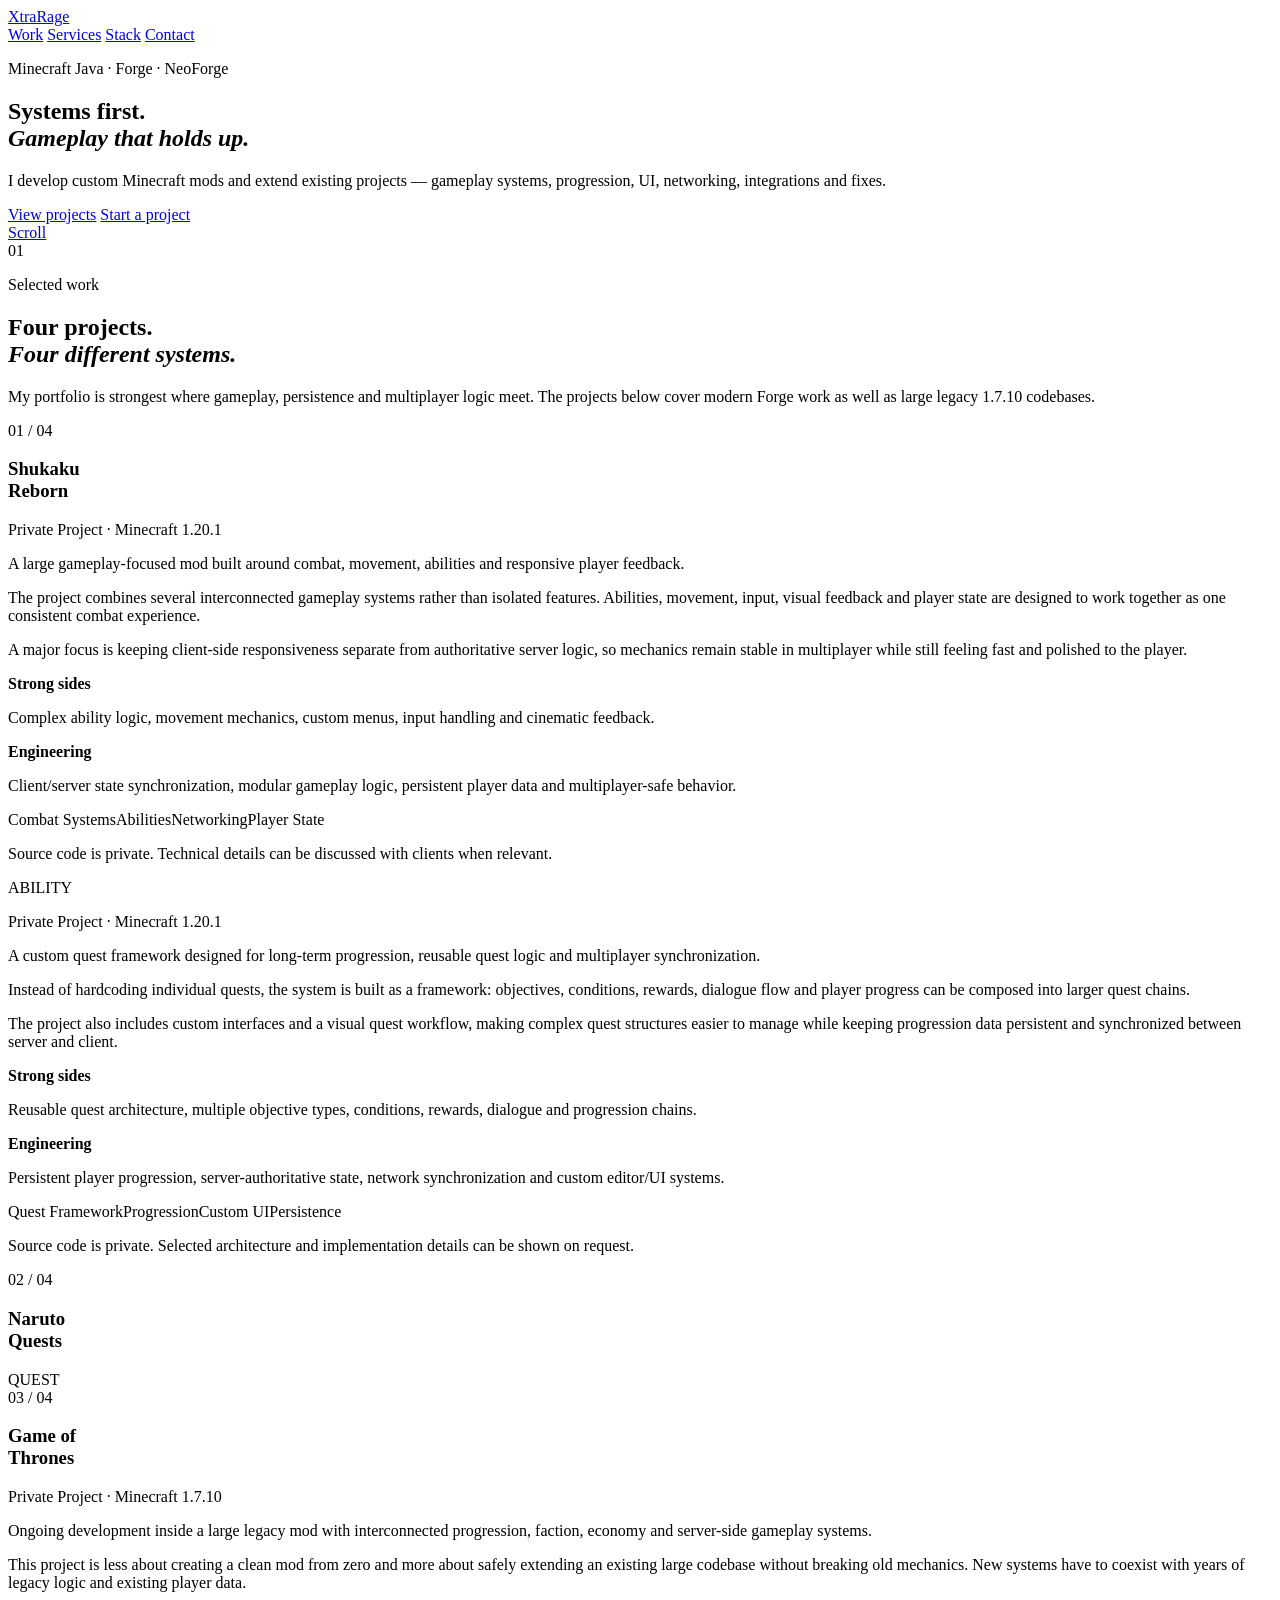
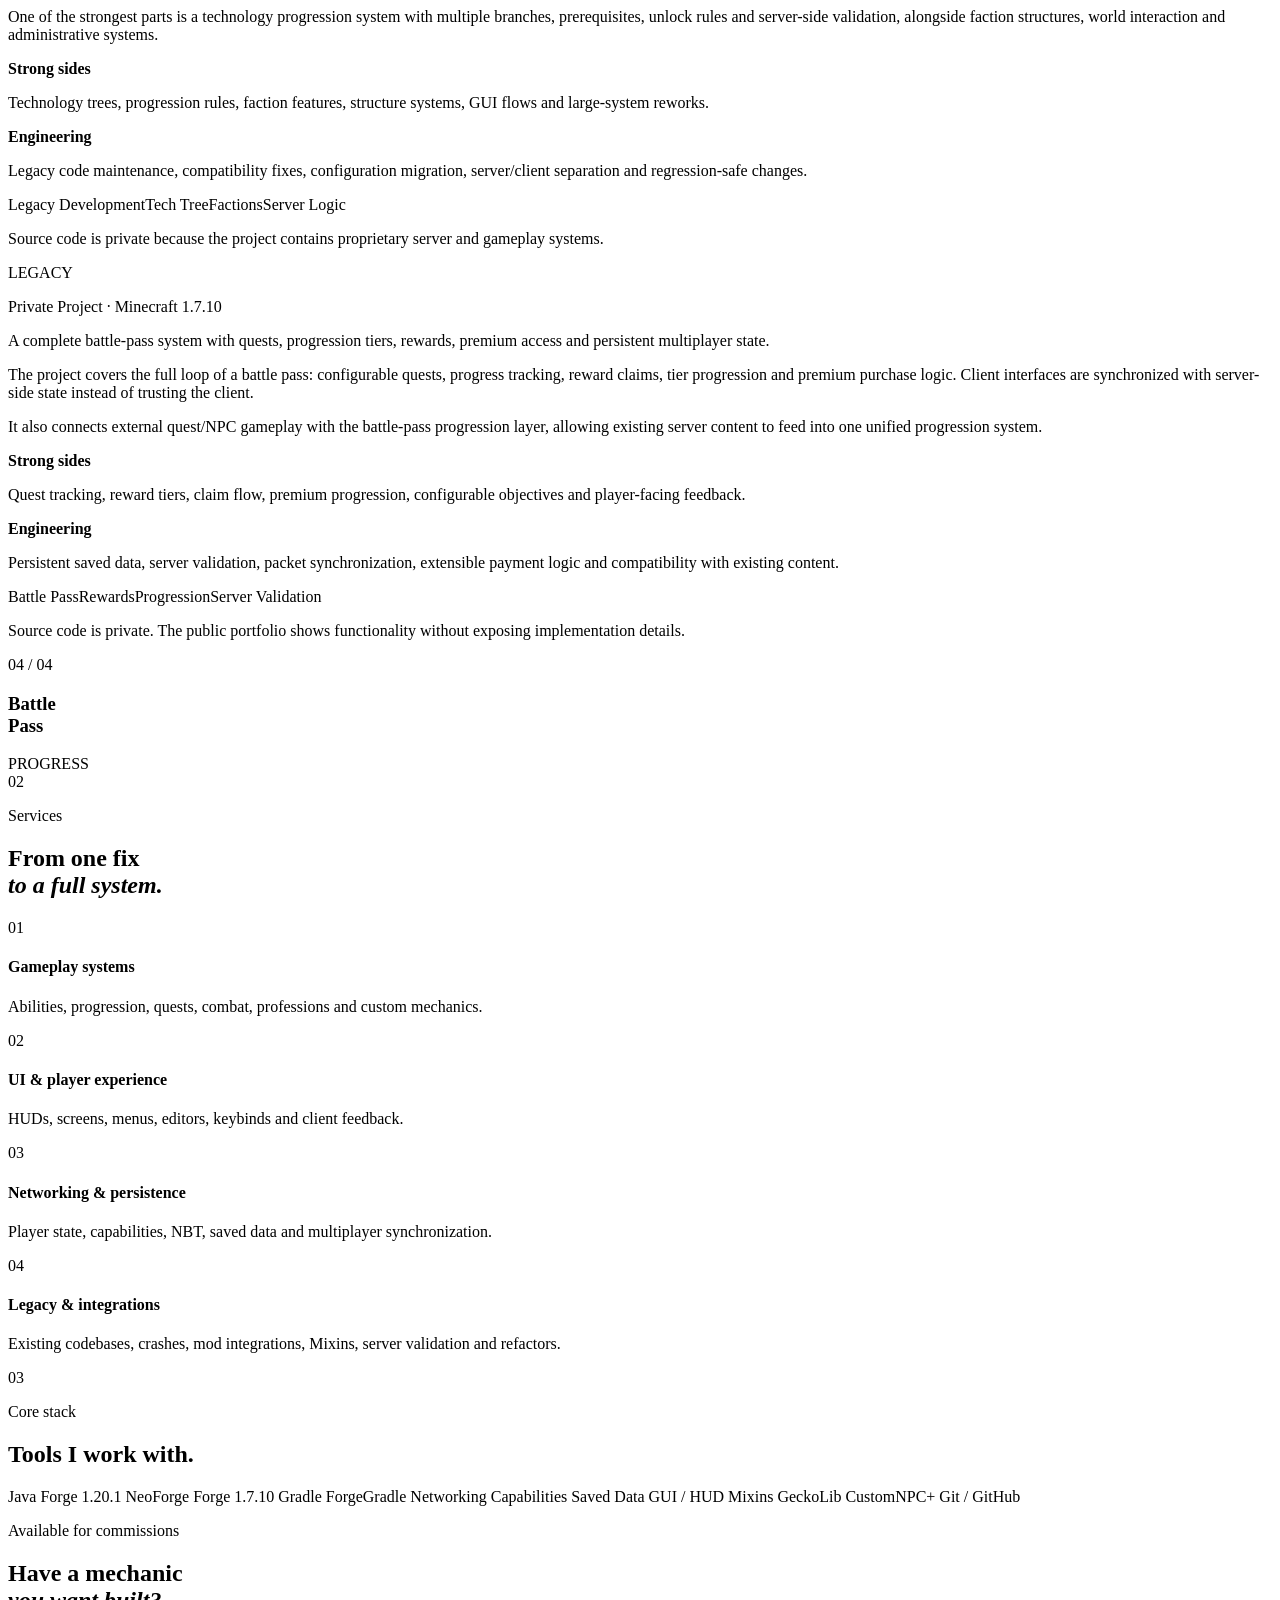
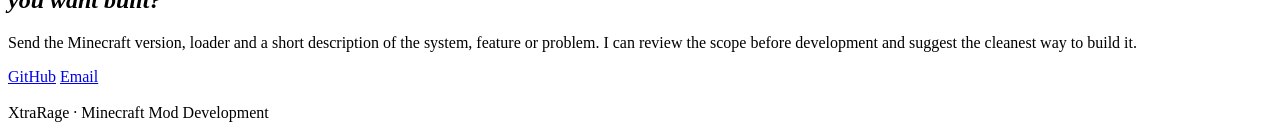
==== index.html @ 414484f8 "Add portfolio homepage" ====
<!doctype html>
<html lang="en">
<head>
  <meta charset="utf-8">
  <meta name="viewport" content="width=device-width,initial-scale=1">
  <meta name="description" content="XtraRage — Minecraft Forge / NeoForge developer">
  <title>XtraRage — Minecraft Mod Developer</title>

  <link rel="preconnect" href="https://fonts.googleapis.com">
  <link rel="preconnect" href="https://fonts.gstatic.com" crossorigin>
  <link href="https://fonts.googleapis.com/css2?family=Cormorant+Garamond:wght@500;600&family=Manrope:wght@400;500;600;700&display=swap" rel="stylesheet">

  <link rel="stylesheet" href="style.css">
</head>
<body>
  <div class="progress"><span></span></div>

  <header class="nav">
    <a href="#home" class="logo">XtraRage</a>
    <nav>
      <a href="#work">Work</a>
      <a href="#services">Services</a>
      <a href="#stack">Stack</a>
      <a href="#contact">Contact</a>
    </nav>
  </header>

  <main>
    <section id="home" class="hero">
      <div class="hero-image"></div>
      <div class="hero-shade"></div>

      <div class="hero-content reveal">
        <p class="eyebrow">Minecraft Java · Forge · NeoForge</p>
        <h1>Systems first.<br><em>Gameplay that holds up.</em></h1>
        <p class="lead">
          I develop custom Minecraft mods and extend existing projects —
          gameplay systems, progression, UI, networking, integrations and fixes.
        </p>

        <div class="actions">
          <a class="btn primary" href="#work">View projects</a>
          <a class="btn ghost" href="#contact">Start a project</a>
        </div>
      </div>

      <a href="#work" class="scroll">
        <span></span>
        Scroll
      </a>
    </section>

    <section id="work" class="work-intro">
      <div class="section-index">01</div>
      <div class="section-copy reveal">
        <p class="eyebrow">Selected work</p>
        <h2>Four projects.<br><em>Four different systems.</em></h2>
        <p>
          My portfolio is strongest where gameplay, persistence and multiplayer logic meet.
          The projects below cover modern Forge work as well as large legacy 1.7.10 codebases.
        </p>
      </div>
    </section>

    <section class="project left" data-tone="green">
      <div class="project-title reveal">
        <span>01 / 04</span>
        <h3>Shukaku<br>Reborn</h3>
      </div>

      <div class="project-body reveal">
        <p class="eyebrow">Private Project · Minecraft 1.20.1</p>
        <p class="project-lead">
          A large gameplay-focused mod built around combat, movement, abilities
          and responsive player feedback.
        </p>

        <div class="project-description">
          <p>
            The project combines several interconnected gameplay systems rather than
            isolated features. Abilities, movement, input, visual feedback and player state
            are designed to work together as one consistent combat experience.
          </p>
          <p>
            A major focus is keeping client-side responsiveness separate from authoritative
            server logic, so mechanics remain stable in multiplayer while still feeling fast
            and polished to the player.
          </p>
        </div>

        <div class="details">
          <div>
            <b>Strong sides</b>
            <p>Complex ability logic, movement mechanics, custom menus, input handling and cinematic feedback.</p>
          </div>
          <div>
            <b>Engineering</b>
            <p>Client/server state synchronization, modular gameplay logic, persistent player data and multiplayer-safe behavior.</p>
          </div>
        </div>

        <div class="tags">
          <span>Combat Systems</span><span>Abilities</span><span>Networking</span><span>Player State</span>
        </div>

        <p class="private-note">Source code is private. Technical details can be discussed with clients when relevant.</p>
      </div>

      <div class="watermark">ABILITY</div>
    </section>

    <section class="project right" data-tone="blue">
      <div class="project-body reveal">
        <p class="eyebrow">Private Project · Minecraft 1.20.1</p>
        <p class="project-lead">
          A custom quest framework designed for long-term progression,
          reusable quest logic and multiplayer synchronization.
        </p>

        <div class="project-description">
          <p>
            Instead of hardcoding individual quests, the system is built as a framework:
            objectives, conditions, rewards, dialogue flow and player progress can be composed
            into larger quest chains.
          </p>
          <p>
            The project also includes custom interfaces and a visual quest workflow,
            making complex quest structures easier to manage while keeping progression data
            persistent and synchronized between server and client.
          </p>
        </div>

        <div class="details">
          <div>
            <b>Strong sides</b>
            <p>Reusable quest architecture, multiple objective types, conditions, rewards, dialogue and progression chains.</p>
          </div>
          <div>
            <b>Engineering</b>
            <p>Persistent player progression, server-authoritative state, network synchronization and custom editor/UI systems.</p>
          </div>
        </div>

        <div class="tags">
          <span>Quest Framework</span><span>Progression</span><span>Custom UI</span><span>Persistence</span>
        </div>

        <p class="private-note">Source code is private. Selected architecture and implementation details can be shown on request.</p>
      </div>

      <div class="project-title reveal">
        <span>02 / 04</span>
        <h3>Naruto<br>Quests</h3>
      </div>

      <div class="watermark">QUEST</div>
    </section>

    <section class="project left" data-tone="ember">
      <div class="project-title reveal">
        <span>03 / 04</span>
        <h3>Game of<br>Thrones</h3>
      </div>

      <div class="project-body reveal">
        <p class="eyebrow">Private Project · Minecraft 1.7.10</p>
        <p class="project-lead">
          Ongoing development inside a large legacy mod with interconnected
          progression, faction, economy and server-side gameplay systems.
        </p>

        <div class="project-description">
          <p>
            This project is less about creating a clean mod from zero and more about safely
            extending an existing large codebase without breaking old mechanics.
            New systems have to coexist with years of legacy logic and existing player data.
          </p>
          <p>
            One of the strongest parts is a technology progression system with multiple branches,
            prerequisites, unlock rules and server-side validation, alongside faction structures,
            world interaction and administrative systems.
          </p>
        </div>

        <div class="details">
          <div>
            <b>Strong sides</b>
            <p>Technology trees, progression rules, faction features, structure systems, GUI flows and large-system reworks.</p>
          </div>
          <div>
            <b>Engineering</b>
            <p>Legacy code maintenance, compatibility fixes, configuration migration, server/client separation and regression-safe changes.</p>
          </div>
        </div>

        <div class="tags">
          <span>Legacy Development</span><span>Tech Tree</span><span>Factions</span><span>Server Logic</span>
        </div>

        <p class="private-note">Source code is private because the project contains proprietary server and gameplay systems.</p>
      </div>

      <div class="watermark">LEGACY</div>
    </section>

    <section class="project right" data-tone="violet">
      <div class="project-body reveal">
        <p class="eyebrow">Private Project · Minecraft 1.7.10</p>
        <p class="project-lead">
          A complete battle-pass system with quests, progression tiers,
          rewards, premium access and persistent multiplayer state.
        </p>

        <div class="project-description">
          <p>
            The project covers the full loop of a battle pass: configurable quests,
            progress tracking, reward claims, tier progression and premium purchase logic.
            Client interfaces are synchronized with server-side state instead of trusting the client.
          </p>
          <p>
            It also connects external quest/NPC gameplay with the battle-pass progression layer,
            allowing existing server content to feed into one unified progression system.
          </p>
        </div>

        <div class="details">
          <div>
            <b>Strong sides</b>
            <p>Quest tracking, reward tiers, claim flow, premium progression, configurable objectives and player-facing feedback.</p>
          </div>
          <div>
            <b>Engineering</b>
            <p>Persistent saved data, server validation, packet synchronization, extensible payment logic and compatibility with existing content.</p>
          </div>
        </div>

        <div class="tags">
          <span>Battle Pass</span><span>Rewards</span><span>Progression</span><span>Server Validation</span>
        </div>

        <p class="private-note">Source code is private. The public portfolio shows functionality without exposing implementation details.</p>
      </div>

      <div class="project-title reveal">
        <span>04 / 04</span>
        <h3>Battle<br>Pass</h3>
      </div>

      <div class="watermark">PROGRESS</div>
    </section>

    <section id="services" class="services">
      <div class="section-index">02</div>

      <div class="service-heading reveal">
        <p class="eyebrow">Services</p>
        <h2>From one fix<br><em>to a full system.</em></h2>
      </div>

      <div class="service-list reveal">
        <div><span>01</span><h4>Gameplay systems</h4><p>Abilities, progression, quests, combat, professions and custom mechanics.</p></div>
        <div><span>02</span><h4>UI & player experience</h4><p>HUDs, screens, menus, editors, keybinds and client feedback.</p></div>
        <div><span>03</span><h4>Networking & persistence</h4><p>Player state, capabilities, NBT, saved data and multiplayer synchronization.</p></div>
        <div><span>04</span><h4>Legacy & integrations</h4><p>Existing codebases, crashes, mod integrations, Mixins, server validation and refactors.</p></div>
      </div>
    </section>

    <section id="stack" class="stack">
      <div class="section-index">03</div>

      <div class="stack-heading reveal">
        <p class="eyebrow">Core stack</p>
        <h2>Tools I work with.</h2>
      </div>

      <div class="stack-cloud reveal">
        <span class="xl">Java</span>
        <span class="lg">Forge 1.20.1</span>
        <span>NeoForge</span>
        <span class="lg">Forge 1.7.10</span>
        <span>Gradle</span>
        <span>ForgeGradle</span>
        <span class="lg">Networking</span>
        <span>Capabilities</span>
        <span>Saved Data</span>
        <span class="xl">GUI / HUD</span>
        <span>Mixins</span>
        <span>GeckoLib</span>
        <span>CustomNPC+</span>
        <span>Git / GitHub</span>
      </div>
    </section>

    <section id="contact" class="contact">
      <div class="contact-layout">
        <div class="contact-inner reveal">
          <p class="eyebrow">Available for commissions</p>
          <h2>Have a mechanic<br><em>you want built?</em></h2>
          <p>
            Send the Minecraft version, loader and a short description of the system,
            feature or problem. I can review the scope before development and suggest
            the cleanest way to build it.
          </p>
          <div class="actions">
            <a class="btn primary" href="https://github.com/xxtrarage">GitHub</a>
            <a class="btn ghost" href="mailto:yourmail@example.com">Email</a>
          </div>
        </div>

        <div class="contact-art reveal" aria-hidden="true">
          <img src="contact-art.jpg" alt="">
        </div>
      </div>

      <footer>XtraRage · Minecraft Mod Development</footer>
    </section>
  </main>

  <script src="script.js"></script>
</body>
</html>
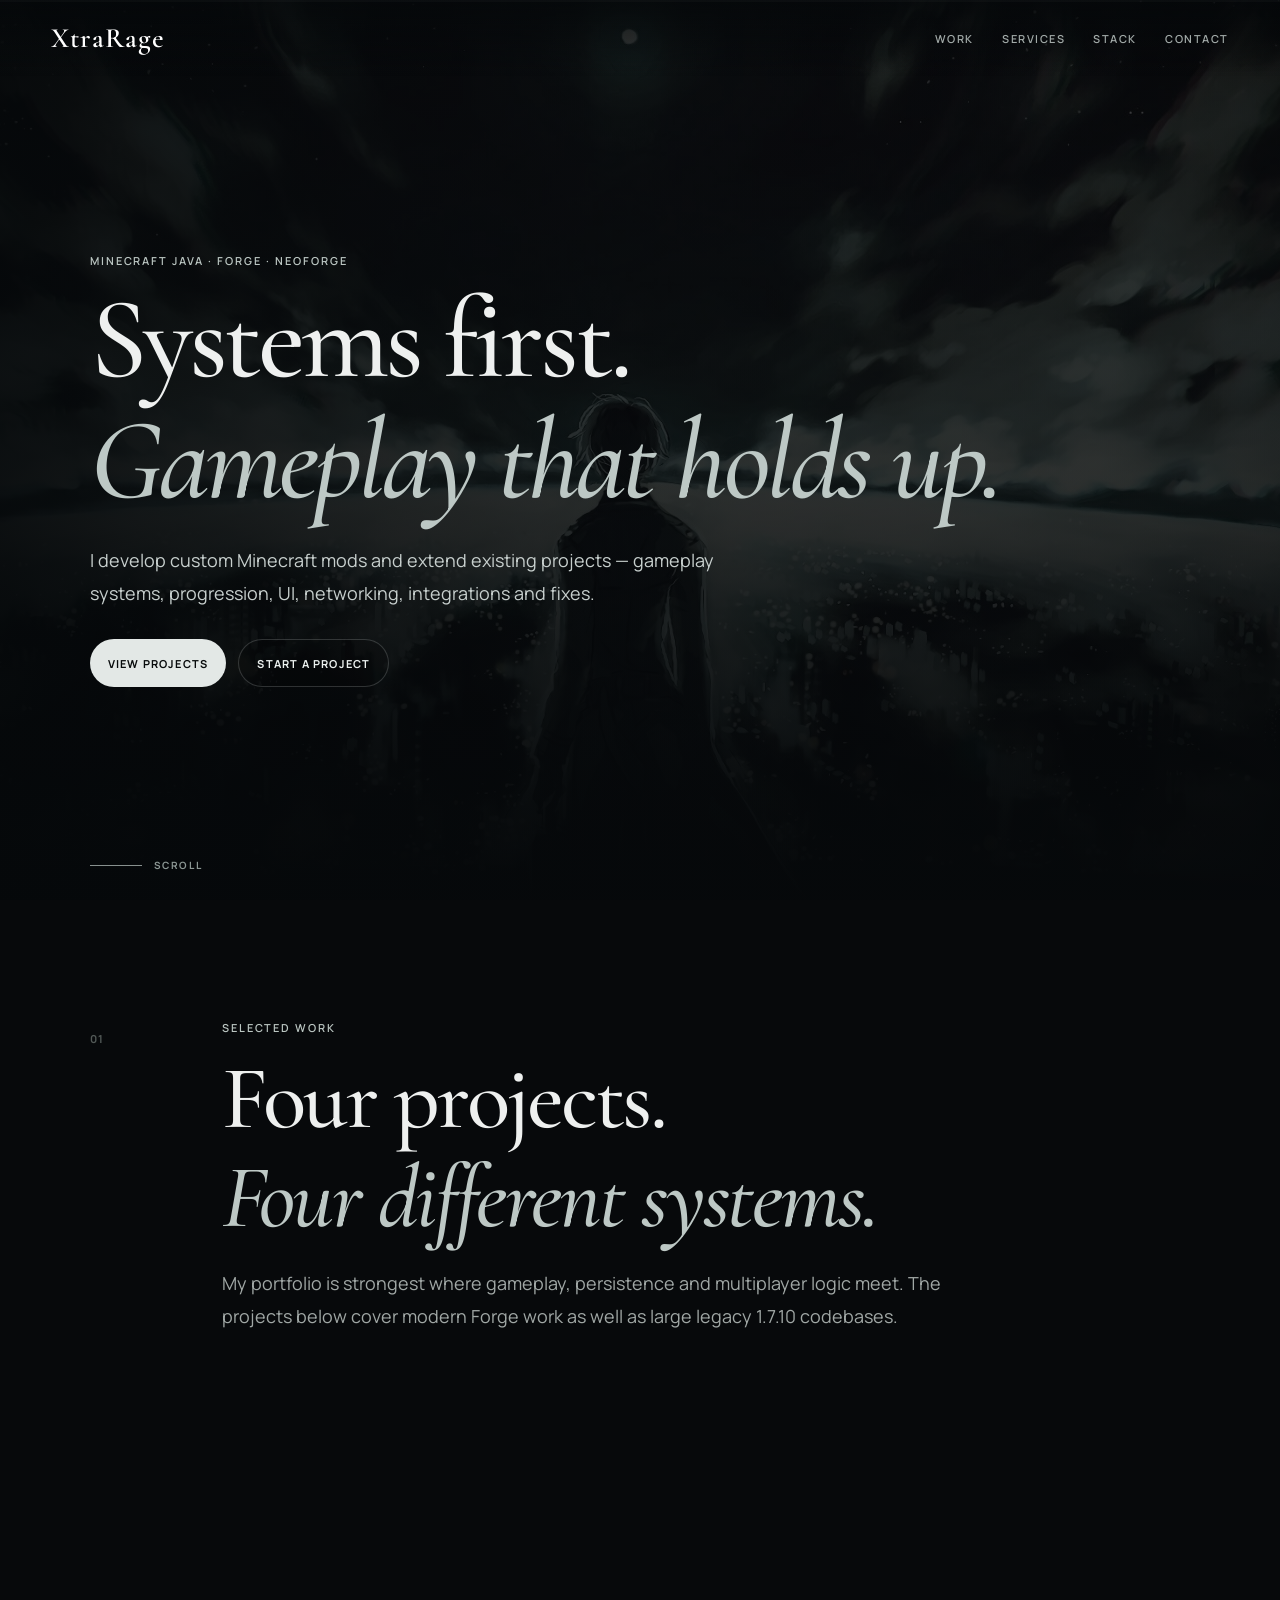
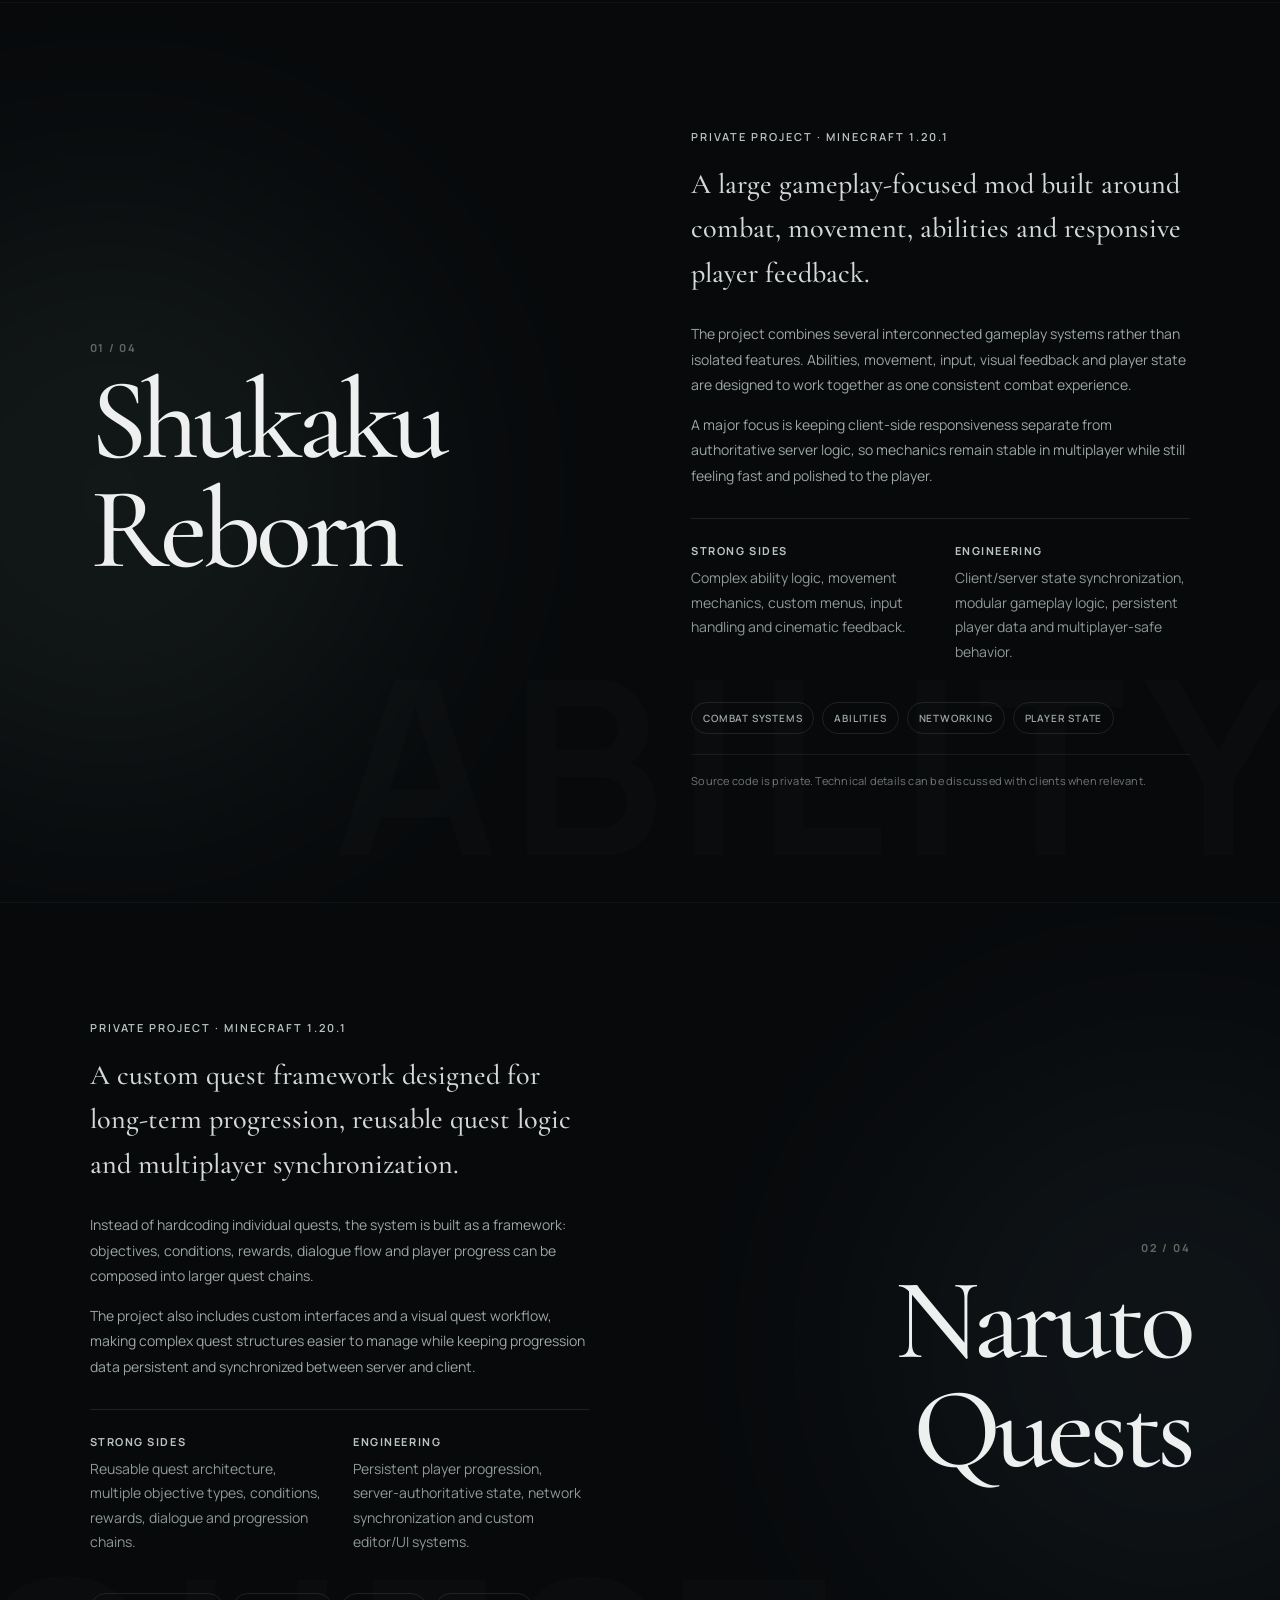
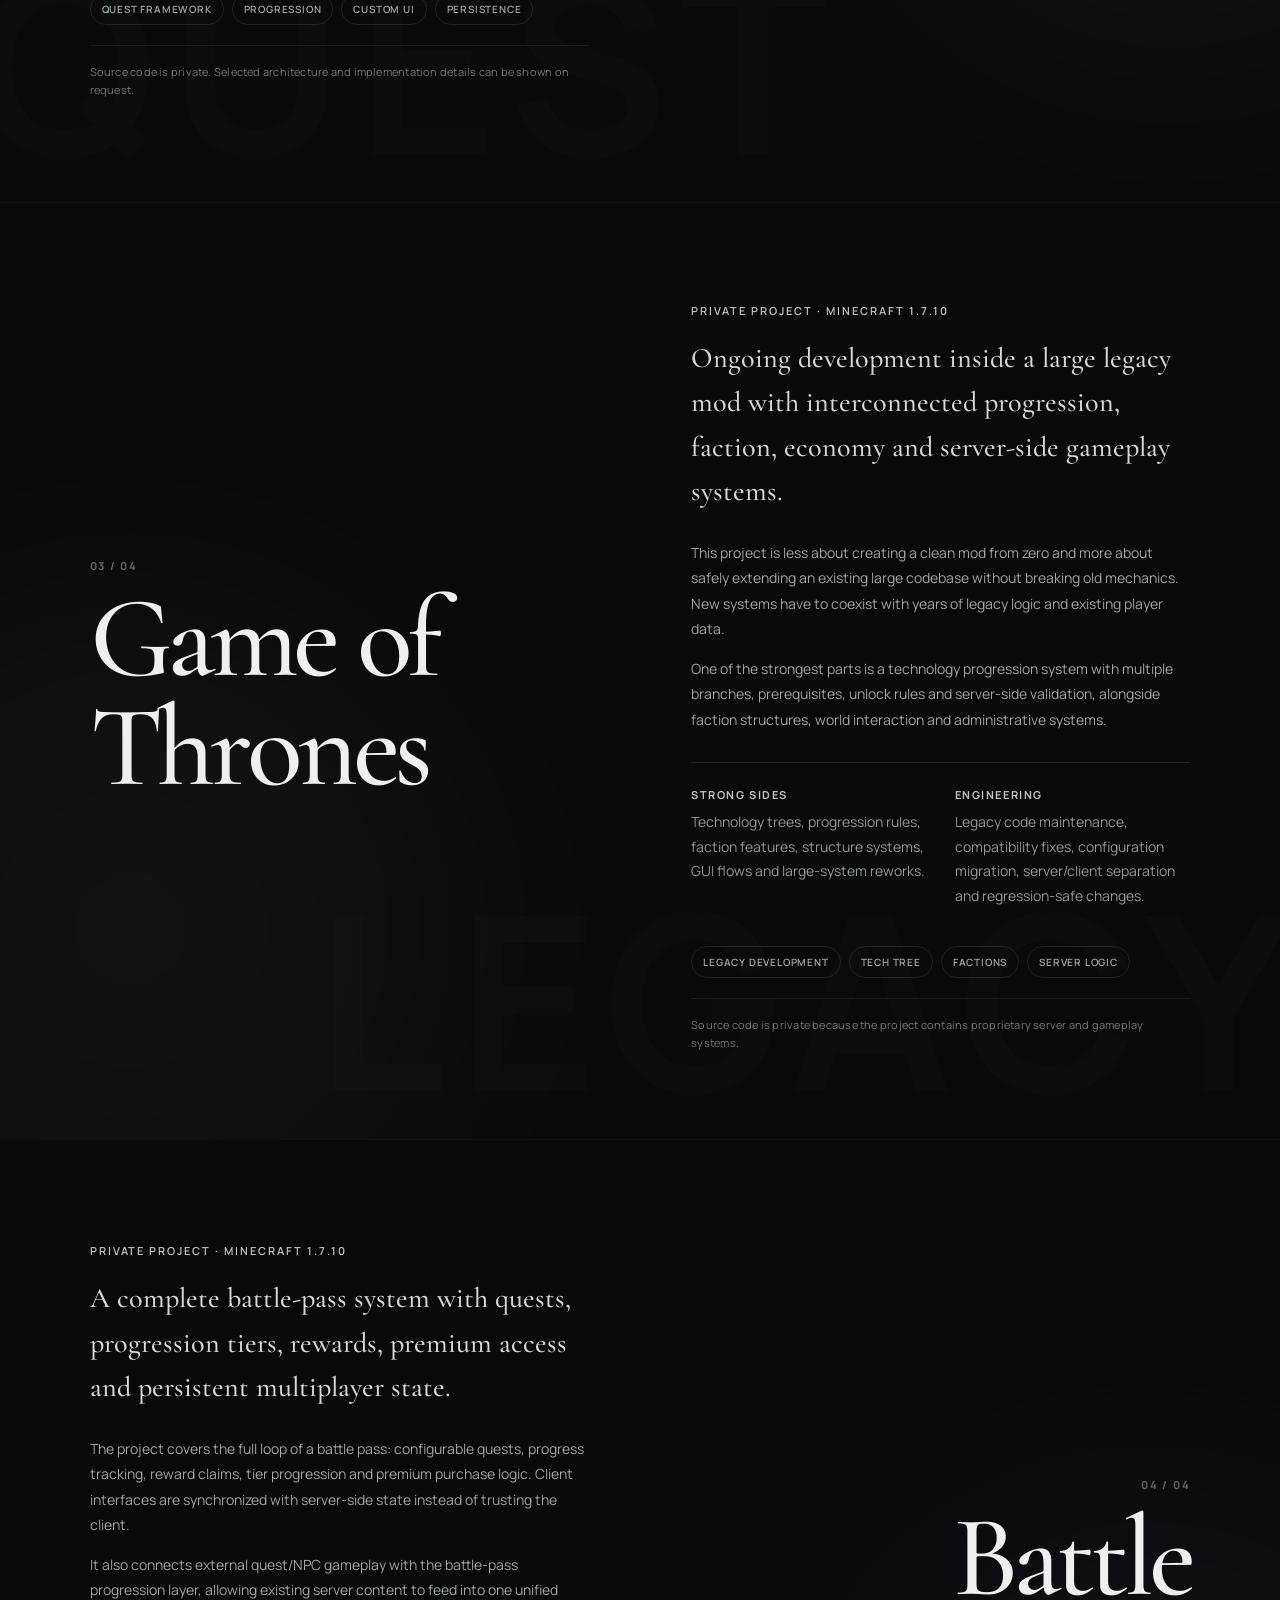
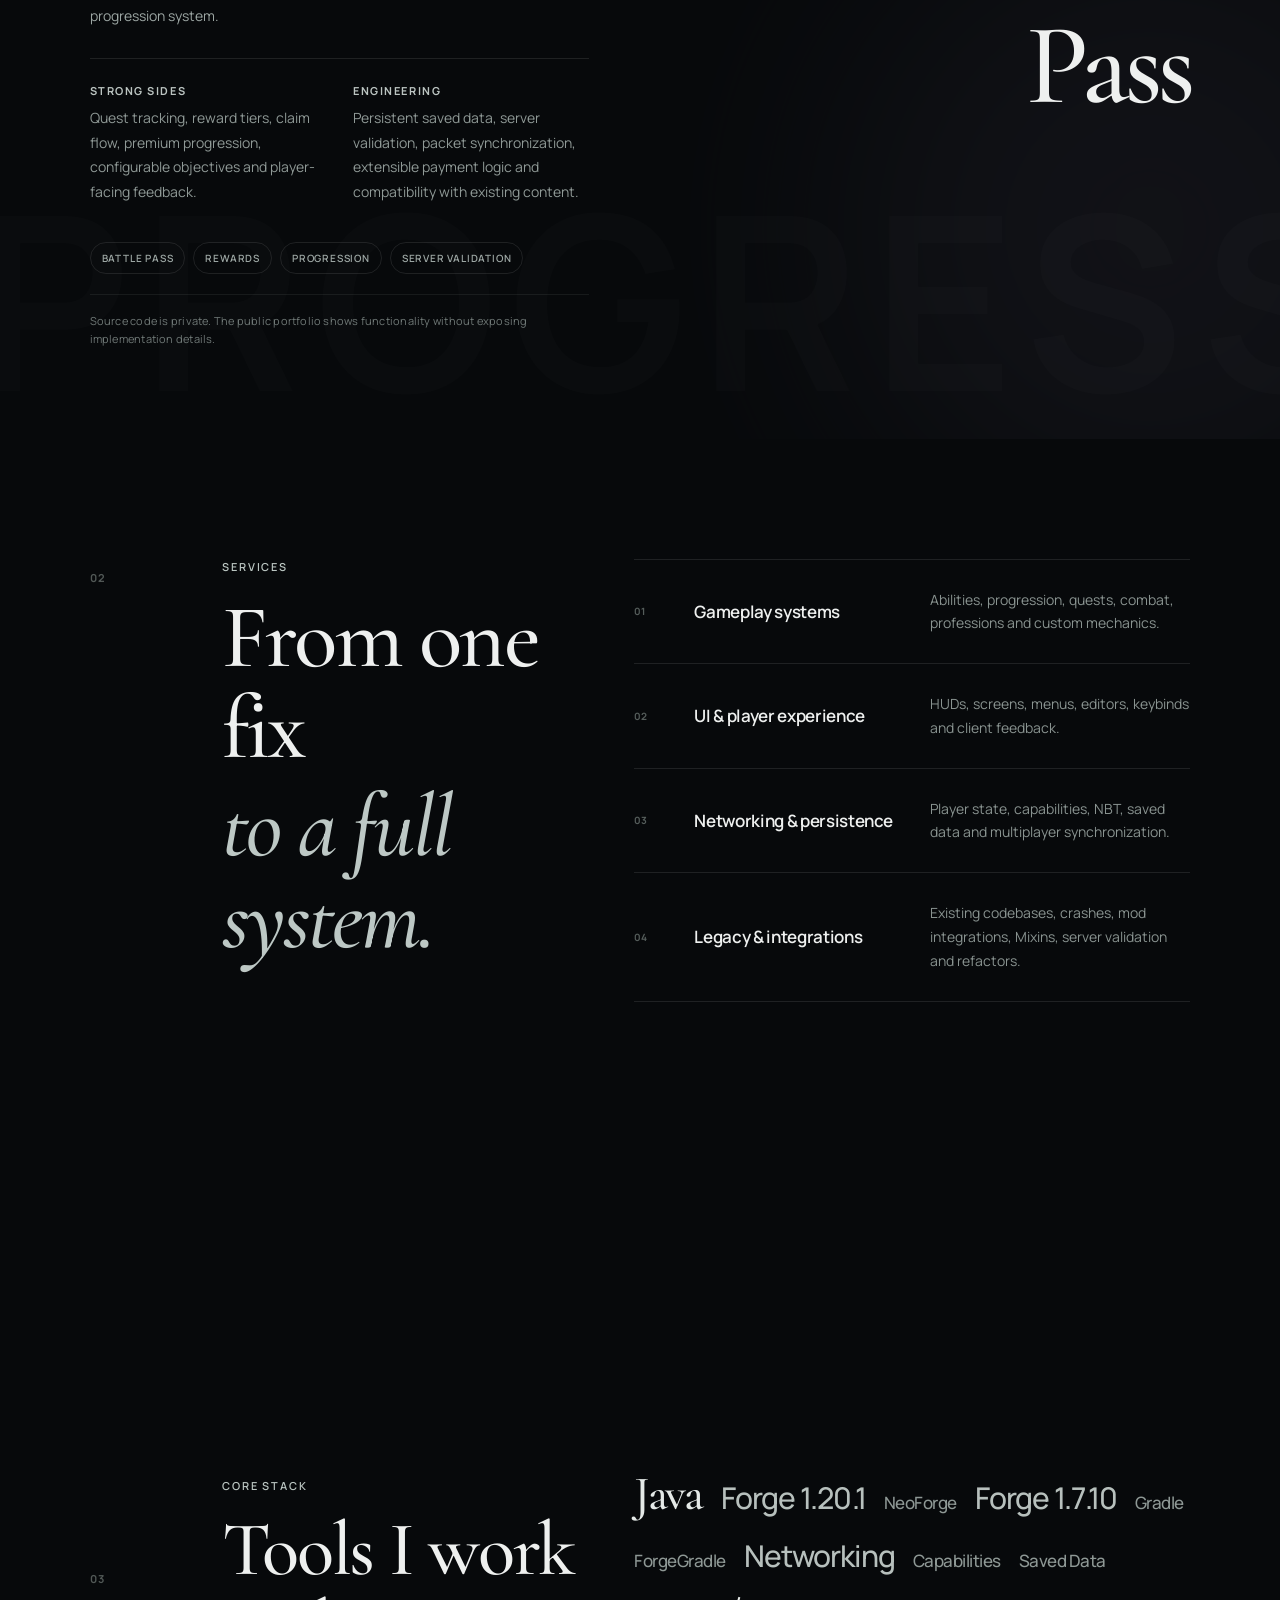
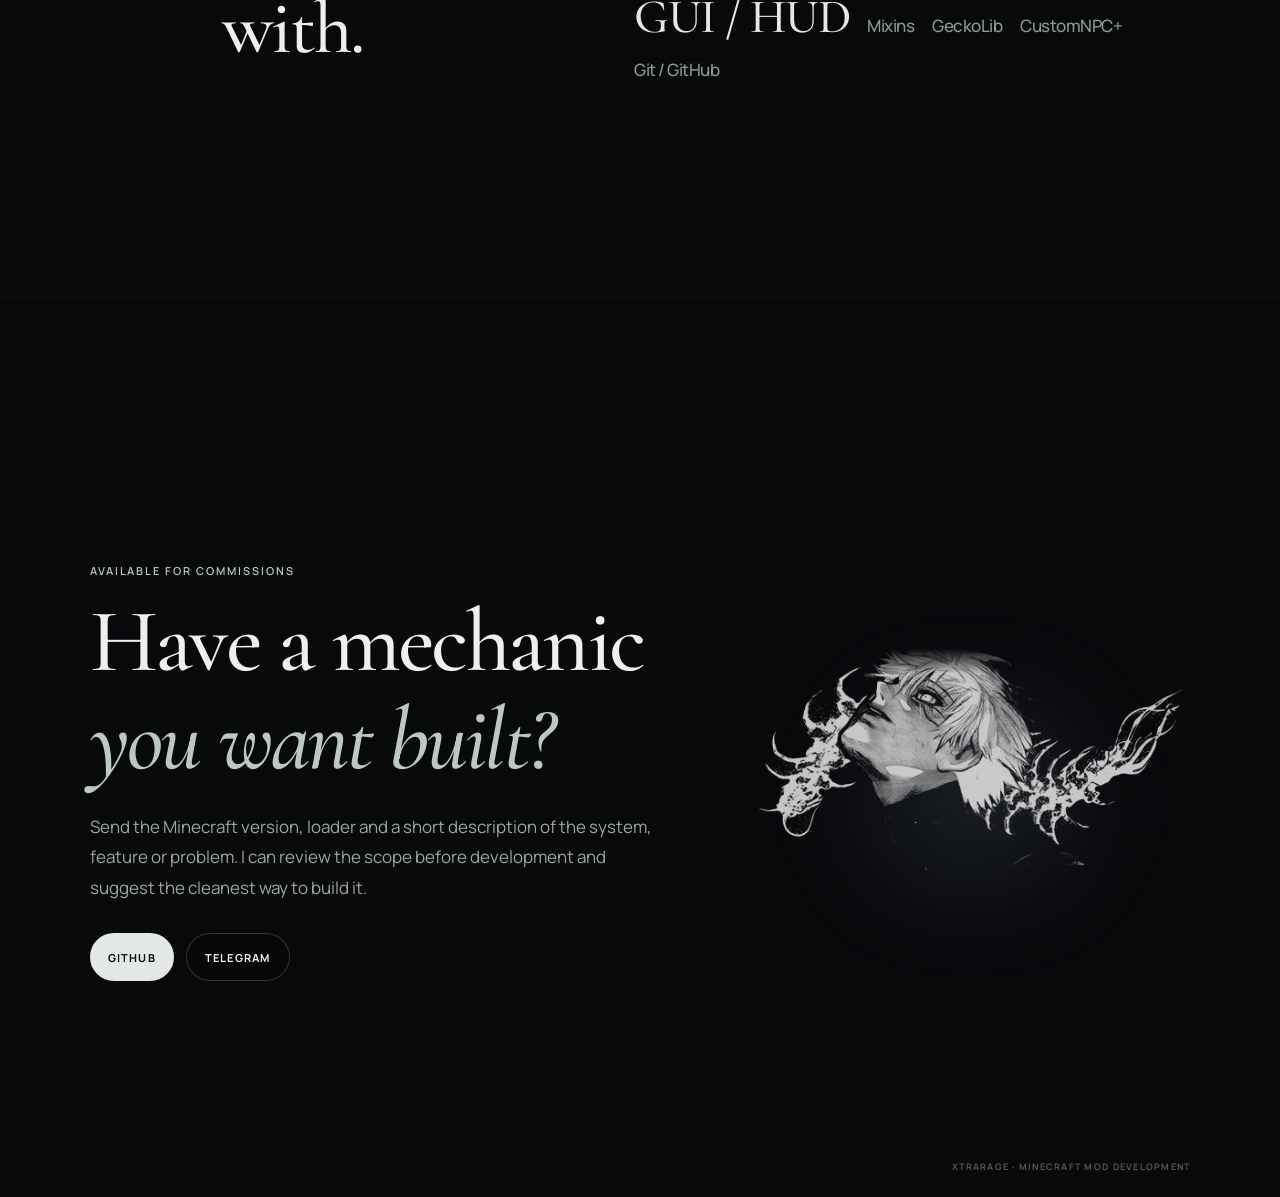
==== commit e25ba847: "Replace email contact with Telegram" ====
--- a/index.html
+++ b/index.html
@@ -303,7 +303,7 @@
           </p>
           <div class="actions">
             <a class="btn primary" href="https://github.com/xxtrarage">GitHub</a>
-            <a class="btn ghost" href="mailto:yourmail@example.com">Email</a>
+            <a class="btn ghost" href="https://t.me/x3dsz" target="_blank" rel="noopener noreferrer">Telegram</a>
           </div>
         </div>
 
--- a/style.css
+++ b/style.css
@@ -0,0 +1,310 @@
+:root{
+  --bg:#07090b;
+  --text:#eef0ef;
+  --muted:#a0a7a5;
+  --soft:#69706e;
+  --line:rgba(238,243,241,.10);
+  --serif:"Cormorant Garamond", Georgia, serif;
+  --sans:"Manrope", Arial, sans-serif;
+}
+*{box-sizing:border-box}
+html{scroll-behavior:smooth}
+body{
+  margin:0;background:var(--bg);color:var(--text);
+  font-family:var(--sans);overflow-x:hidden;
+}
+.progress{
+  position:fixed;left:0;right:0;top:0;height:2px;z-index:50;
+  background:rgba(255,255,255,.025)
+}
+.progress span{display:block;width:0;height:100%;background:#d7dfdc}
+.nav{
+  position:fixed;top:0;left:0;right:0;height:76px;z-index:40;
+  padding:0 4vw;display:flex;align-items:center;justify-content:space-between;
+  background:linear-gradient(180deg,rgba(5,8,10,.74),transparent);
+}
+.logo{font:600 28px var(--serif);letter-spacing:.04em;color:white;text-decoration:none}
+.nav nav{display:flex;gap:28px}
+.nav nav a{
+  font-size:11px;font-weight:600;letter-spacing:.14em;text-transform:uppercase;
+  color:#a2aaa8;text-decoration:none
+}
+.nav nav a:hover{color:white}
+
+.hero{
+  min-height:100vh;position:relative;display:flex;align-items:center;
+  padding:120px 7vw 80px;overflow:hidden
+}
+.hero-image{
+  position:absolute;inset:0;background:url("hero-bg.jpg") center/cover no-repeat;
+  transform:scale(1.05);filter:saturate(.72) brightness(.58)
+}
+.hero-shade{
+  position:absolute;inset:0;background:
+    linear-gradient(90deg,rgba(5,8,10,.88) 0%,rgba(5,8,10,.56) 48%,rgba(5,8,10,.50)),
+    linear-gradient(180deg,rgba(5,8,10,.08),rgba(5,8,10,.38) 55%,#07090b 100%)
+}
+.hero-content{position:relative;z-index:2;max-width:950px}
+.eyebrow{
+  margin:0 0 18px;color:#bbc6c2;font-size:11px;font-weight:600;
+  letter-spacing:.18em;text-transform:uppercase
+}
+h1,h2,h3,h4,p{margin-top:0}
+.hero h1{
+  margin-bottom:0;font:500 clamp(64px,9vw,132px)/.94 var(--serif);
+  letter-spacing:-.035em;max-width:1050px
+}
+.hero h1 em,h2 em{
+  font-weight:500;color:#bdc8c5
+}
+.hero h1 em{
+  display:inline-block;
+  margin-top:.10em;
+  line-height:.96;
+}
+.section-copy h2 em,
+.service-heading h2 em,
+.stack-heading h2 em,
+.contact h2 em{
+  display:block;
+  margin-top:.08em;
+  line-height:1.02;
+}
+.lead{
+  max-width:690px;margin-top:28px;color:#c7cfcd;font-size:18px;line-height:1.8
+}
+.actions{display:flex;gap:12px;flex-wrap:wrap;margin-top:30px}
+.btn{
+  min-height:48px;padding:0 18px;border-radius:999px;text-decoration:none;
+  display:inline-flex;align-items:center;justify-content:center;
+  text-transform:uppercase;letter-spacing:.11em;font-size:11px;font-weight:700;
+  transition:.2s ease
+}
+.btn:hover{transform:translateY(-2px)}
+.primary{background:#e3e8e6;color:#080b0c}
+.ghost{border:1px solid rgba(238,243,241,.18);color:#ecf1ef;background:rgba(0,0,0,.12)}
+.scroll{
+  position:absolute;left:7vw;bottom:28px;z-index:3;color:#8b9693;text-decoration:none;
+  display:flex;align-items:center;gap:12px;text-transform:uppercase;
+  letter-spacing:.16em;font-size:10px;font-weight:700
+}
+.scroll span{width:52px;height:1px;background:#87908e;position:relative;overflow:hidden}
+.scroll span:after{
+  content:"";position:absolute;left:-30%;top:0;width:30%;height:1px;background:white;
+  animation:scan 1.8s infinite
+}
+@keyframes scan{to{left:110%}}
+
+.work-intro,.services,.stack{
+  position:relative;padding:120px 7vw;min-height:78vh;
+  display:grid;grid-template-columns:90px 1fr;gap:42px
+}
+.section-index{color:#515856;font-size:11px;font-weight:700;letter-spacing:.15em;padding-top:11px}
+.section-copy{max-width:850px}
+.section-copy h2,.service-heading h2,.stack-heading h2,.contact h2{
+  margin:0;font:500 clamp(52px,7vw,106px)/1.02 var(--serif);
+  letter-spacing:-.03em
+}
+.section-copy > p:not(.eyebrow){
+  max-width:720px;color:var(--muted);font-size:18px;line-height:1.85;margin-top:24px
+}
+
+.project{
+  min-height:100vh;padding:100px 7vw 86px;position:relative;overflow:hidden;
+  display:grid;grid-template-columns:1fr 1fr;gap:8vw;align-items:center;
+  border-top:1px solid rgba(255,255,255,.035)
+}
+.project:before{
+  content:"";position:absolute;width:620px;height:620px;border-radius:50%;
+  filter:blur(125px);opacity:.105;transition:.8s ease;pointer-events:none
+}
+.project[data-tone="green"]:before{background:#6e8e83;left:-200px;top:20%}
+.project[data-tone="blue"]:before{background:#526c7b;right:-200px;top:15%}
+.project[data-tone="ember"]:before{background:#82665b;left:-180px;bottom:-100px}
+.project[data-tone="violet"]:before{background:#665d79;right:-180px;bottom:-100px}
+
+.project-title,.project-body{position:relative;z-index:2}
+.project-title > span{
+  color:#606865;font-size:11px;font-weight:700;letter-spacing:.16em
+}
+.project-title h3{
+  margin:10px 0 0;font:500 clamp(68px,9vw,140px)/.94 var(--serif);
+  letter-spacing:-.045em
+}
+.project-body{max-width:620px}
+.project-lead{
+  color:#d3d9d7;font:500 24px/1.58 var(--serif);
+  font-size:clamp(23px,2.2vw,32px);margin-bottom:34px
+}
+.project-description{
+  margin:-8px 0 30px;
+  max-width:610px;
+}
+.project-description p{
+  margin:0 0 14px;
+  color:#9ca6a3;
+  font-size:14px;
+  line-height:1.82;
+}
+.private-note{
+  margin:20px 0 0;
+  padding-top:17px;
+  border-top:1px solid rgba(238,243,241,.07);
+  color:#707977;
+  font-size:11px;
+  line-height:1.65;
+  letter-spacing:.02em;
+}
+
+.details{
+  display:grid;grid-template-columns:1fr 1fr;gap:28px;
+  border-top:1px solid var(--line);padding-top:24px
+}
+.details b{
+  display:block;margin-bottom:8px;font-size:11px;letter-spacing:.14em;
+  text-transform:uppercase;color:#bbc4c1
+}
+.details p{color:#8f9996;font-size:14px;line-height:1.75}
+.tags{display:flex;flex-wrap:wrap;gap:8px;margin-top:24px}
+.tags span{
+  padding:8px 11px;border:1px solid var(--line);border-radius:999px;
+  color:#9da7a4;text-transform:uppercase;letter-spacing:.08em;font-size:10px;font-weight:600
+}
+.project.right .project-body{order:1}
+.project.right .project-title{order:2;text-align:right}
+.watermark{
+  position:absolute;right:-2vw;bottom:-2vw;z-index:0;
+  font-size:clamp(110px,19vw,300px);font-weight:700;letter-spacing:.05em;
+  color:rgba(255,255,255,.017);user-select:none
+}
+.project.right .watermark{right:auto;left:-2vw}
+
+.services{
+  grid-template-columns:90px .8fr 1.2fr;min-height:90vh;align-items:start
+}
+.service-heading{position:sticky;top:120px}
+.service-list{border-top:1px solid var(--line)}
+.service-list > div{
+  display:grid;grid-template-columns:42px 1fr 1.2fr;gap:18px;
+  padding:28px 0;border-bottom:1px solid var(--line);align-items:center
+}
+.service-list span{color:#555d5b;font-size:10px;font-weight:700}
+.service-list h4{
+  margin:0;font-size:17px;letter-spacing:-.02em;font-weight:600
+}
+.service-list p{margin:0;color:#899390;font-size:14px;line-height:1.7}
+
+.stack{
+  grid-template-columns:90px .8fr 1.2fr;align-items:center;min-height:72vh
+}
+.stack-heading h2{font-size:clamp(48px,6vw,88px)}
+.stack-cloud{display:flex;gap:12px 18px;flex-wrap:wrap;align-items:baseline}
+.stack-cloud span{
+  color:#8e9895;font-size:17px;font-weight:500;letter-spacing:-.03em
+}
+.stack-cloud .lg{font-size:30px;color:#b7c0bd}
+.stack-cloud .xl{font:500 48px var(--serif);color:#e4e9e7}
+
+.contact{
+  min-height:100vh;
+  padding:120px 7vw 70px;
+  display:flex;
+  align-items:center;
+  position:relative;
+  border-top:1px solid rgba(255,255,255,.04)
+}
+.contact-layout{
+  width:min(1240px,100%);
+  margin:0 auto;
+  display:grid;
+  grid-template-columns:minmax(0,1.02fr) minmax(320px,.78fr);
+  gap:clamp(42px,7vw,100px);
+  align-items:center;
+}
+.contact-inner{
+  max-width:760px;
+}
+.contact-inner > p:not(.eyebrow){
+  max-width:610px;
+  color:#9ca6a3;
+  font-size:17px;
+  line-height:1.8;
+  margin-top:26px
+}
+.contact-art{
+  position:relative;
+  width:100%;
+  max-width:520px;
+  justify-self:end;
+}
+.contact-art::before{
+  content:"";
+  position:absolute;
+  inset:12% 4% -8% 4%;
+  background:radial-gradient(circle,rgba(190,205,202,.13),transparent 68%);
+  filter:blur(40px);
+  z-index:-1;
+}
+.contact-art img{
+  display:block;
+  width:100%;
+  height:auto;
+  border-radius:0;
+  opacity:.90;
+  filter:grayscale(1) contrast(1.08) brightness(.86);
+  mix-blend-mode:screen;
+  -webkit-mask-image:linear-gradient(to bottom,transparent 0%,black 10%,black 88%,transparent 100%);
+  mask-image:linear-gradient(to bottom,transparent 0%,black 10%,black 88%,transparent 100%);
+}
+footer{
+  position:absolute;right:7vw;bottom:24px;color:#515856;font-size:9px;
+  text-transform:uppercase;letter-spacing:.14em;font-weight:700
+}
+
+.reveal{opacity:0;transform:translateY(28px);transition:opacity .8s ease,transform .8s ease}
+.reveal.visible{opacity:1;transform:none}
+
+@media(max-width:980px){
+  .project{grid-template-columns:1fr;gap:50px;min-height:auto}
+  .project.right .project-body,.project.right .project-title{order:initial;text-align:left}
+  .work-intro,.services,.stack{grid-template-columns:1fr;min-height:auto}
+  .section-index{display:none}
+  .service-heading{position:static}
+  .service-list > div{grid-template-columns:38px 1fr}
+  .service-list p{grid-column:2}
+}
+@media(max-width:700px){
+  .nav{height:68px;padding:0 18px}.nav nav{display:none}
+  .hero,.project,.work-intro,.services,.stack,.contact{padding-left:18px;padding-right:18px}
+  .hero h1{font-size:clamp(58px,17vw,94px)}
+  .details{grid-template-columns:1fr}
+  .project-title h3{font-size:clamp(58px,17vw,94px)}
+  .actions{flex-direction:column}.btn{width:100%}
+  .stack-cloud .xl{font-size:38px}.stack-cloud .lg{font-size:26px}
+}
+
+.section-copy,
+.project-body,
+.service-heading,
+.stack-heading,
+.contact-inner{
+  text-align:left;
+}
+
+@media(max-width:980px){
+  .contact-layout{
+    grid-template-columns:1fr;
+    gap:44px;
+  }
+  .contact-art{
+    max-width:560px;
+    justify-self:center;
+    order:-1;
+  }
+}
+
+@media(max-width:700px){
+  .contact-art{
+    max-width:360px;
+  }
+}
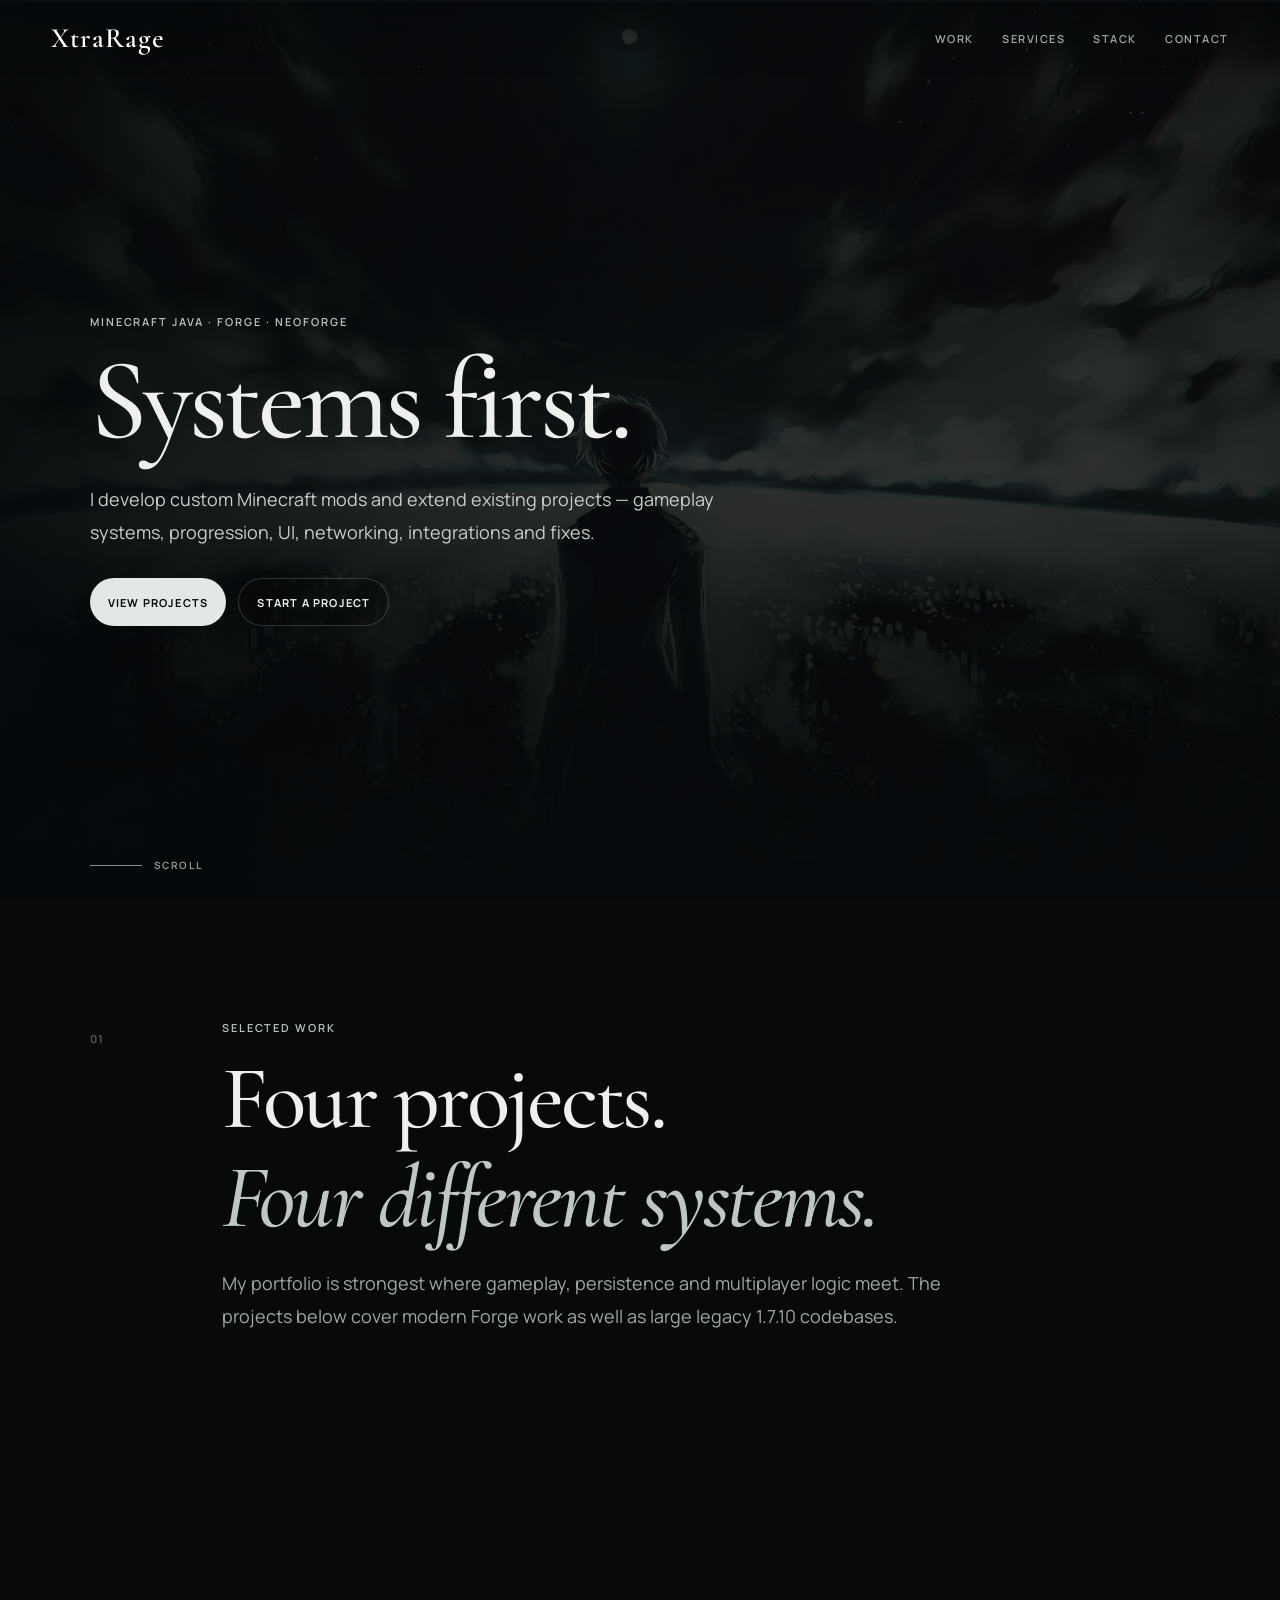
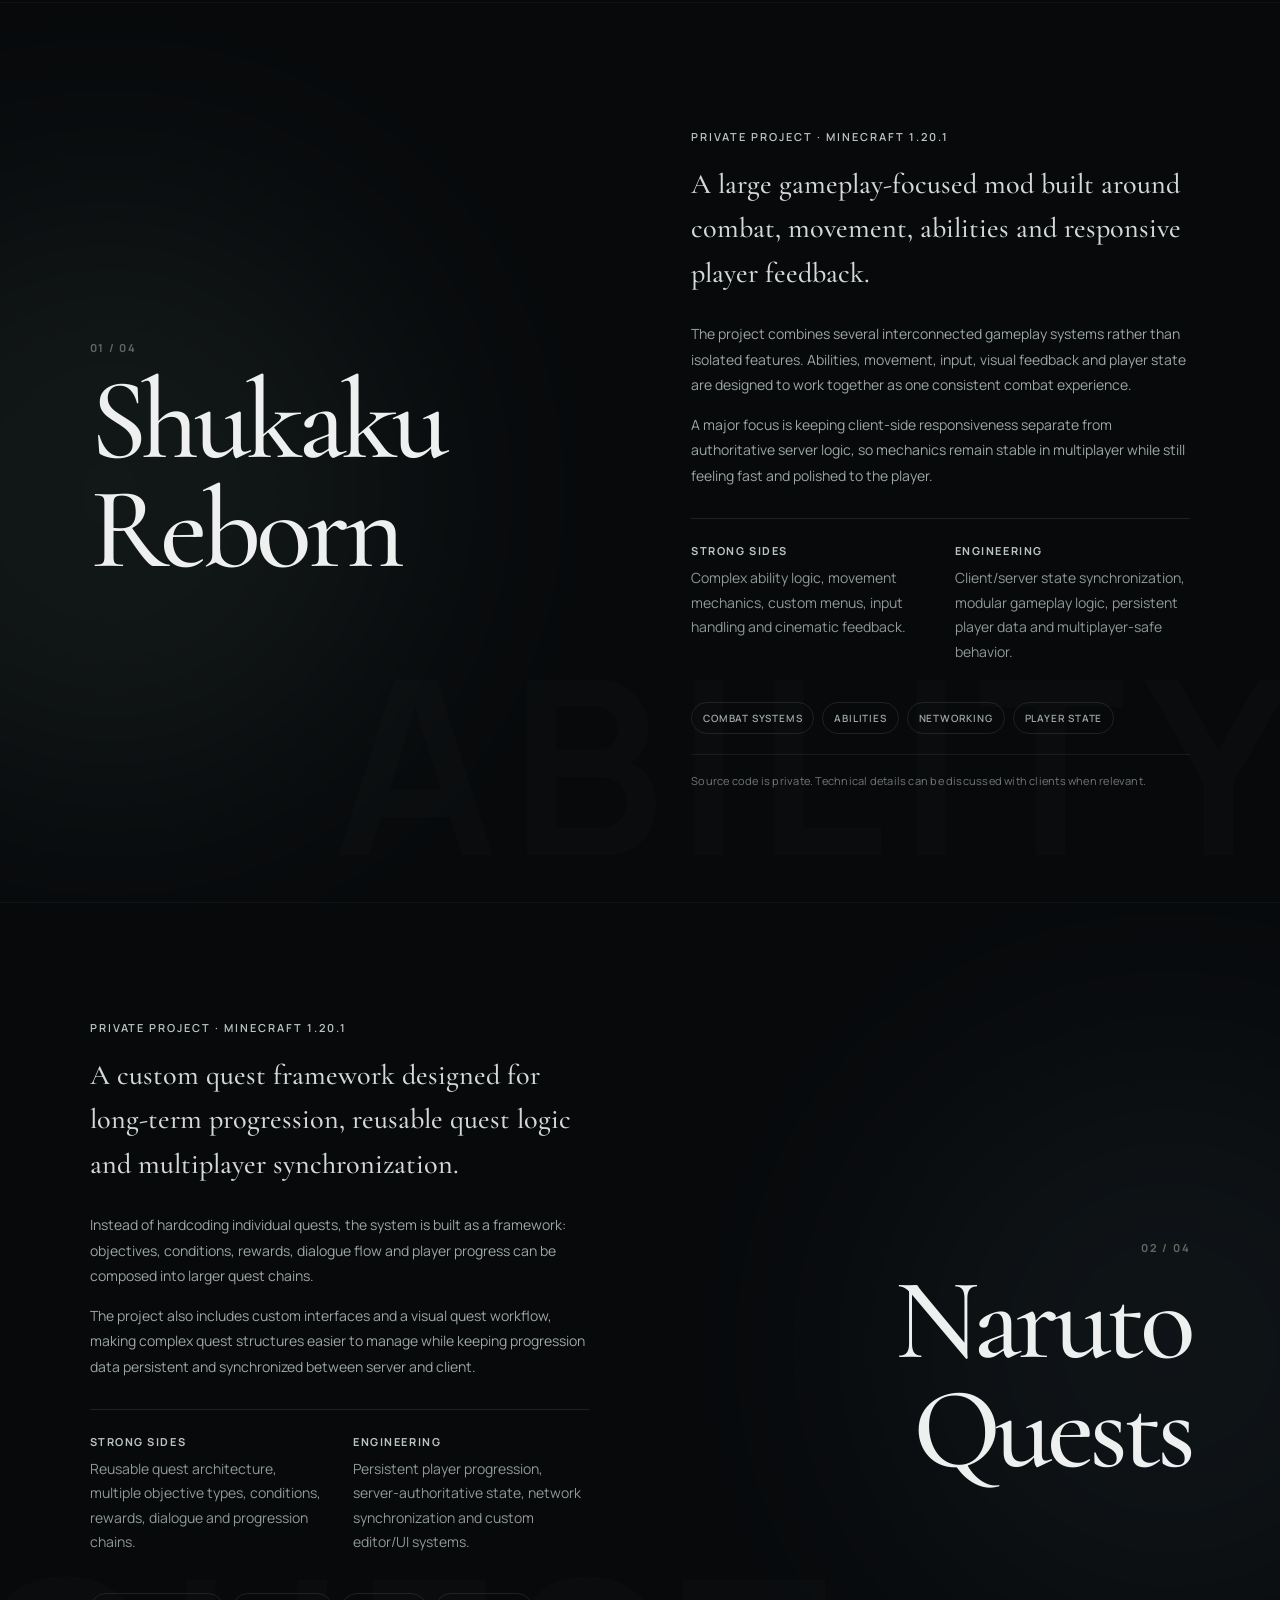
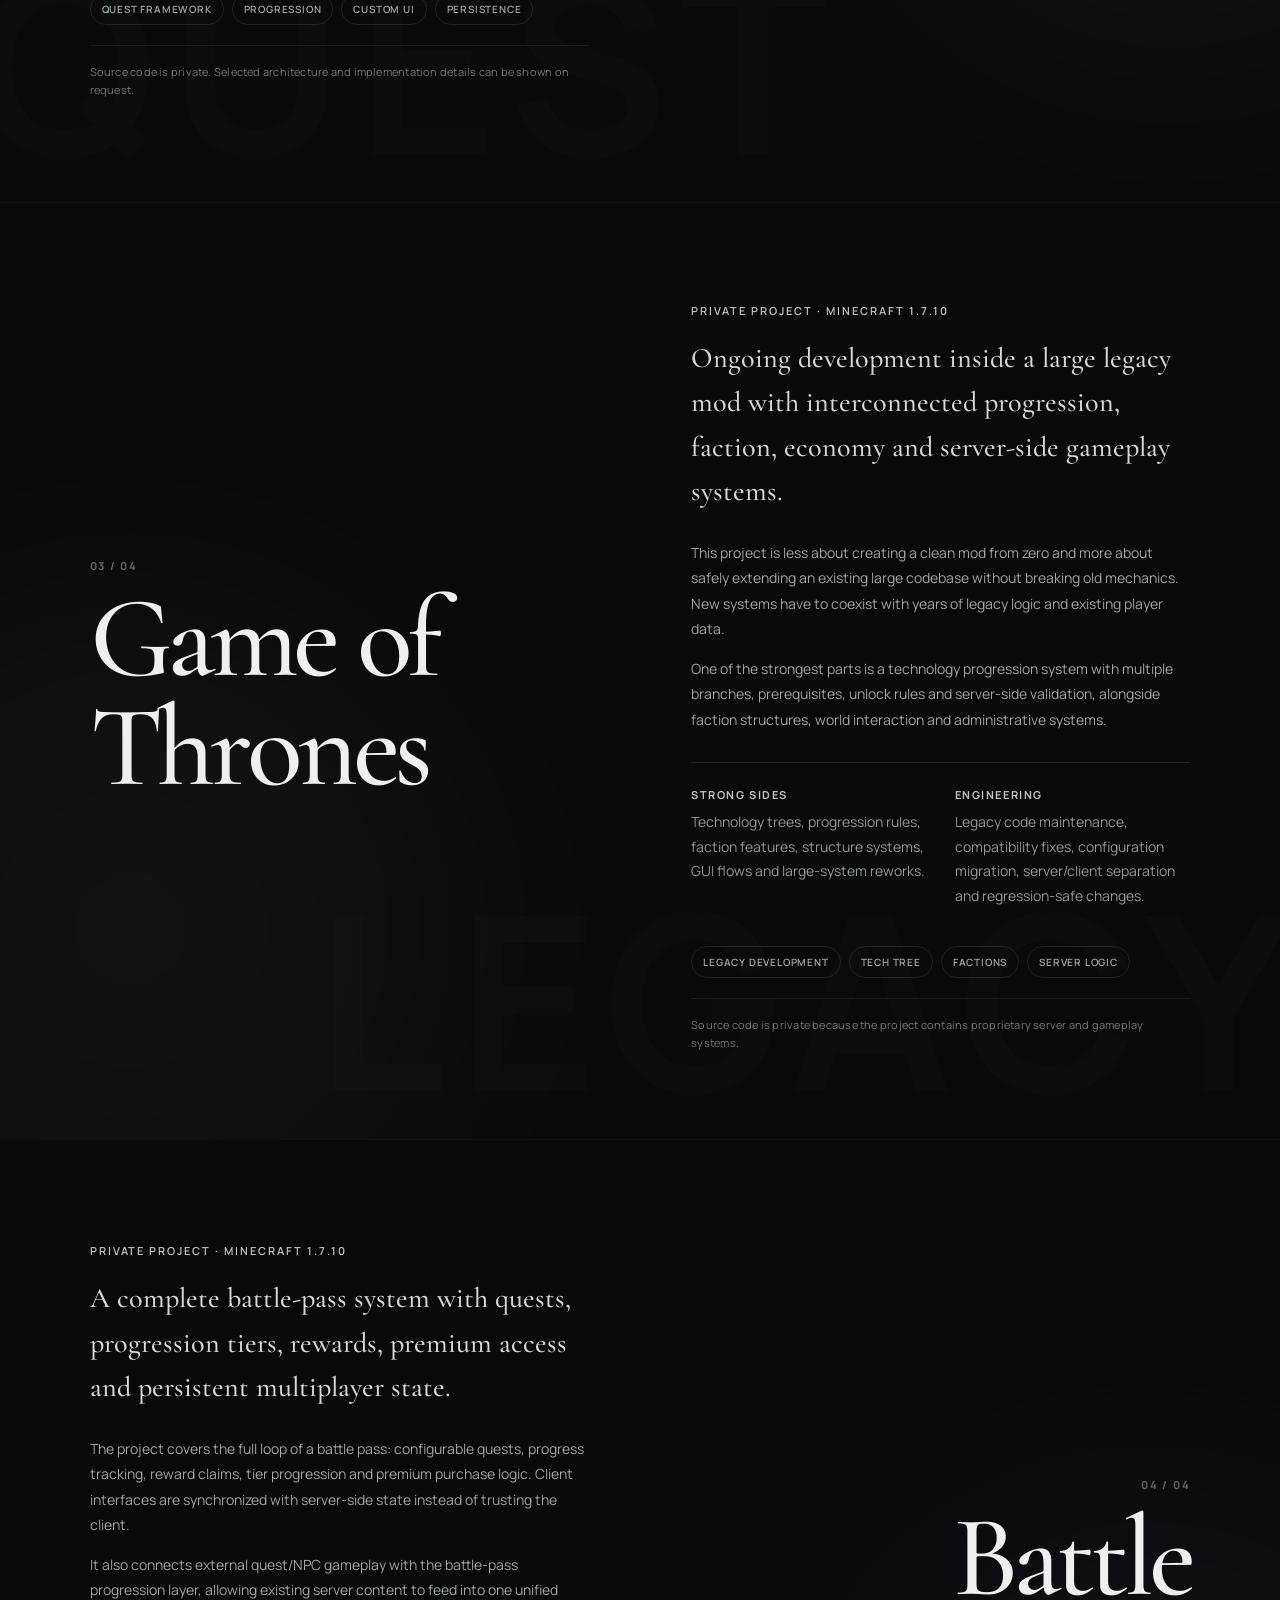
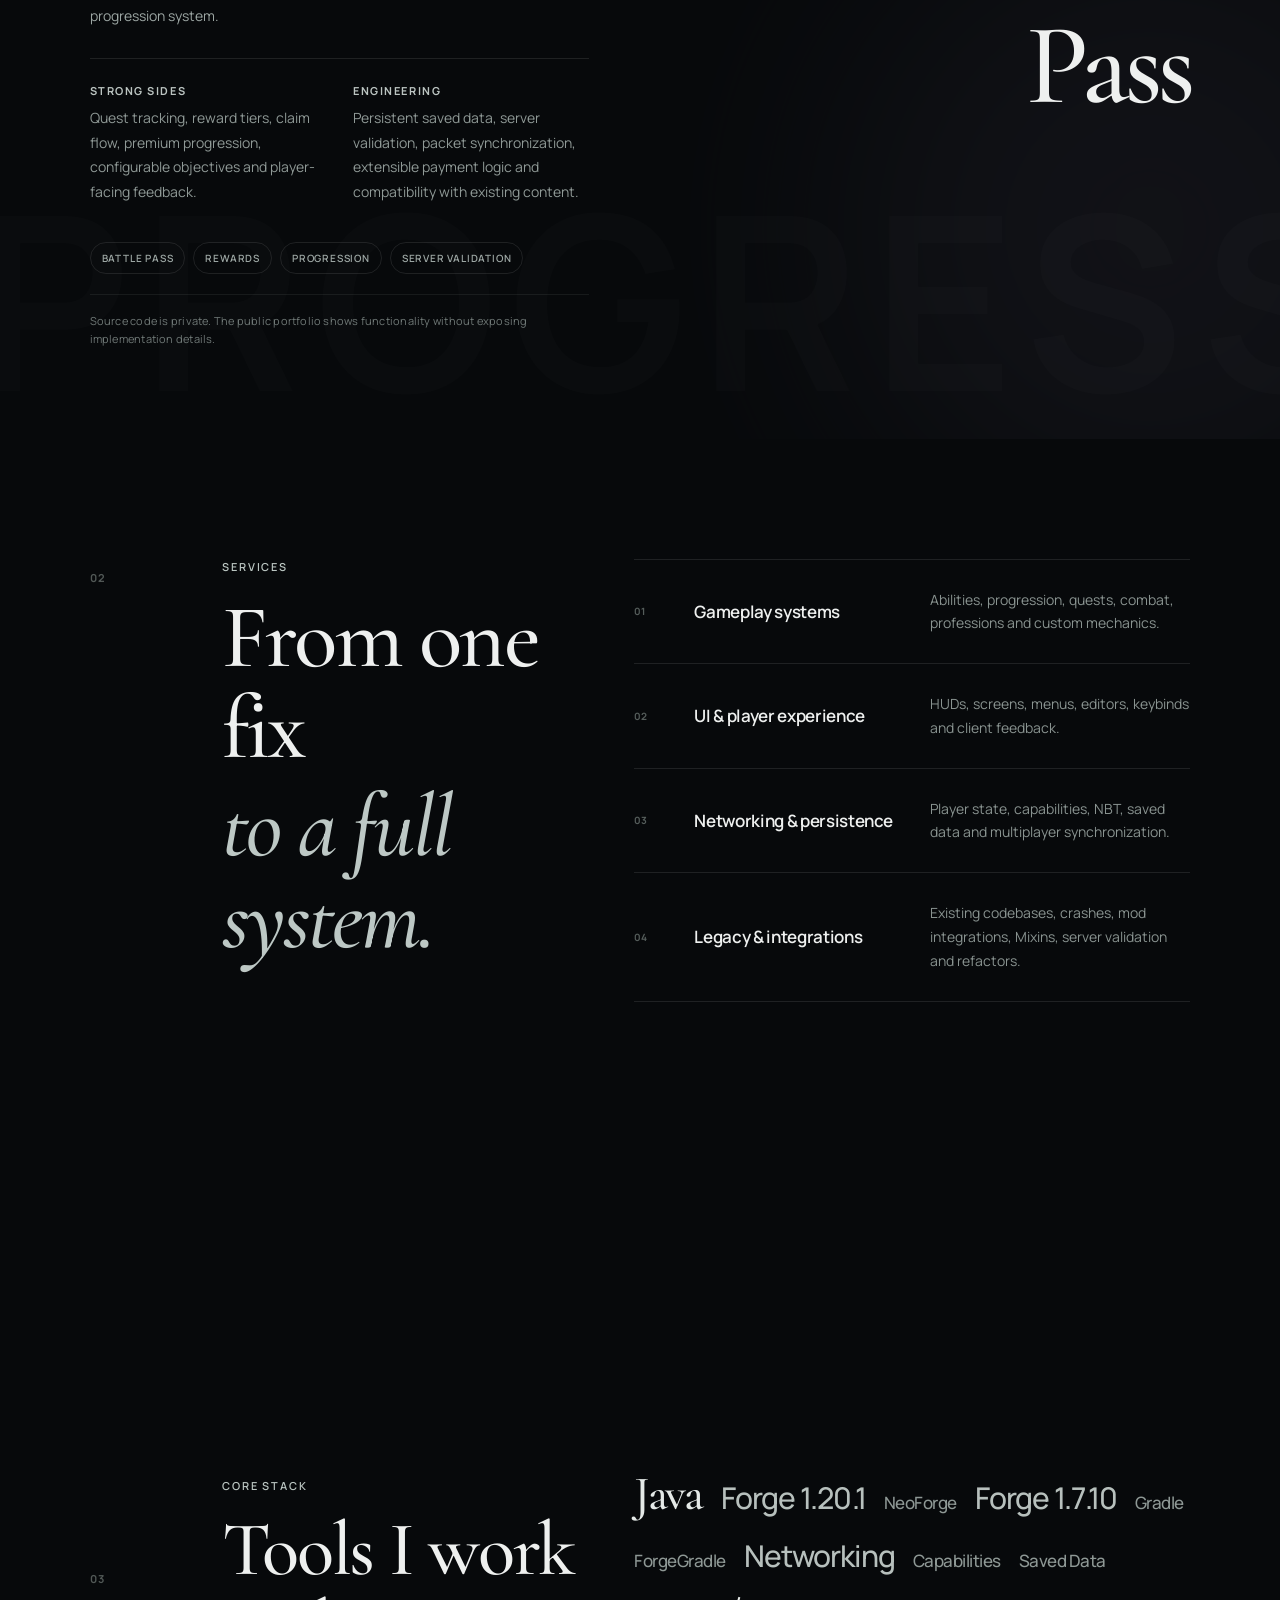
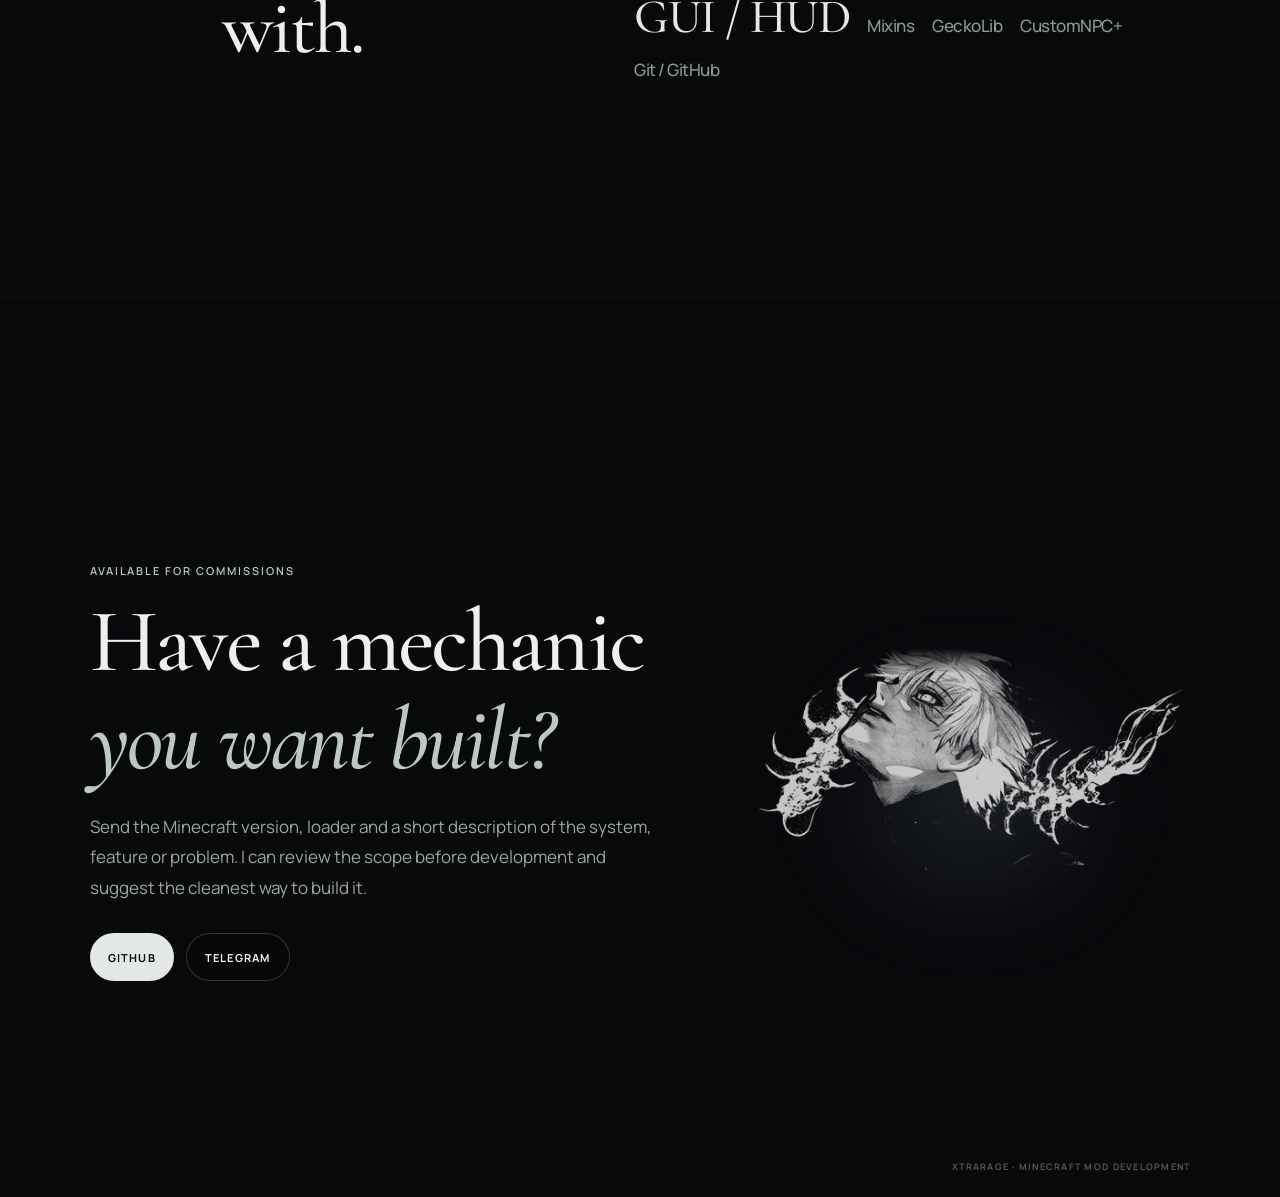
==== commit 29c0bf64: "Add files via upload" ====
--- a/index.html
+++ b/index.html
@@ -32,7 +32,7 @@
 
       <div class="hero-content reveal">
         <p class="eyebrow">Minecraft Java · Forge · NeoForge</p>
-        <h1>Systems first.<br><em>Gameplay that holds up.</em></h1>
+        <h1>Systems first.</h1>
         <p class="lead">
           I develop custom Minecraft mods and extend existing projects —
           gameplay systems, progression, UI, networking, integrations and fixes.
